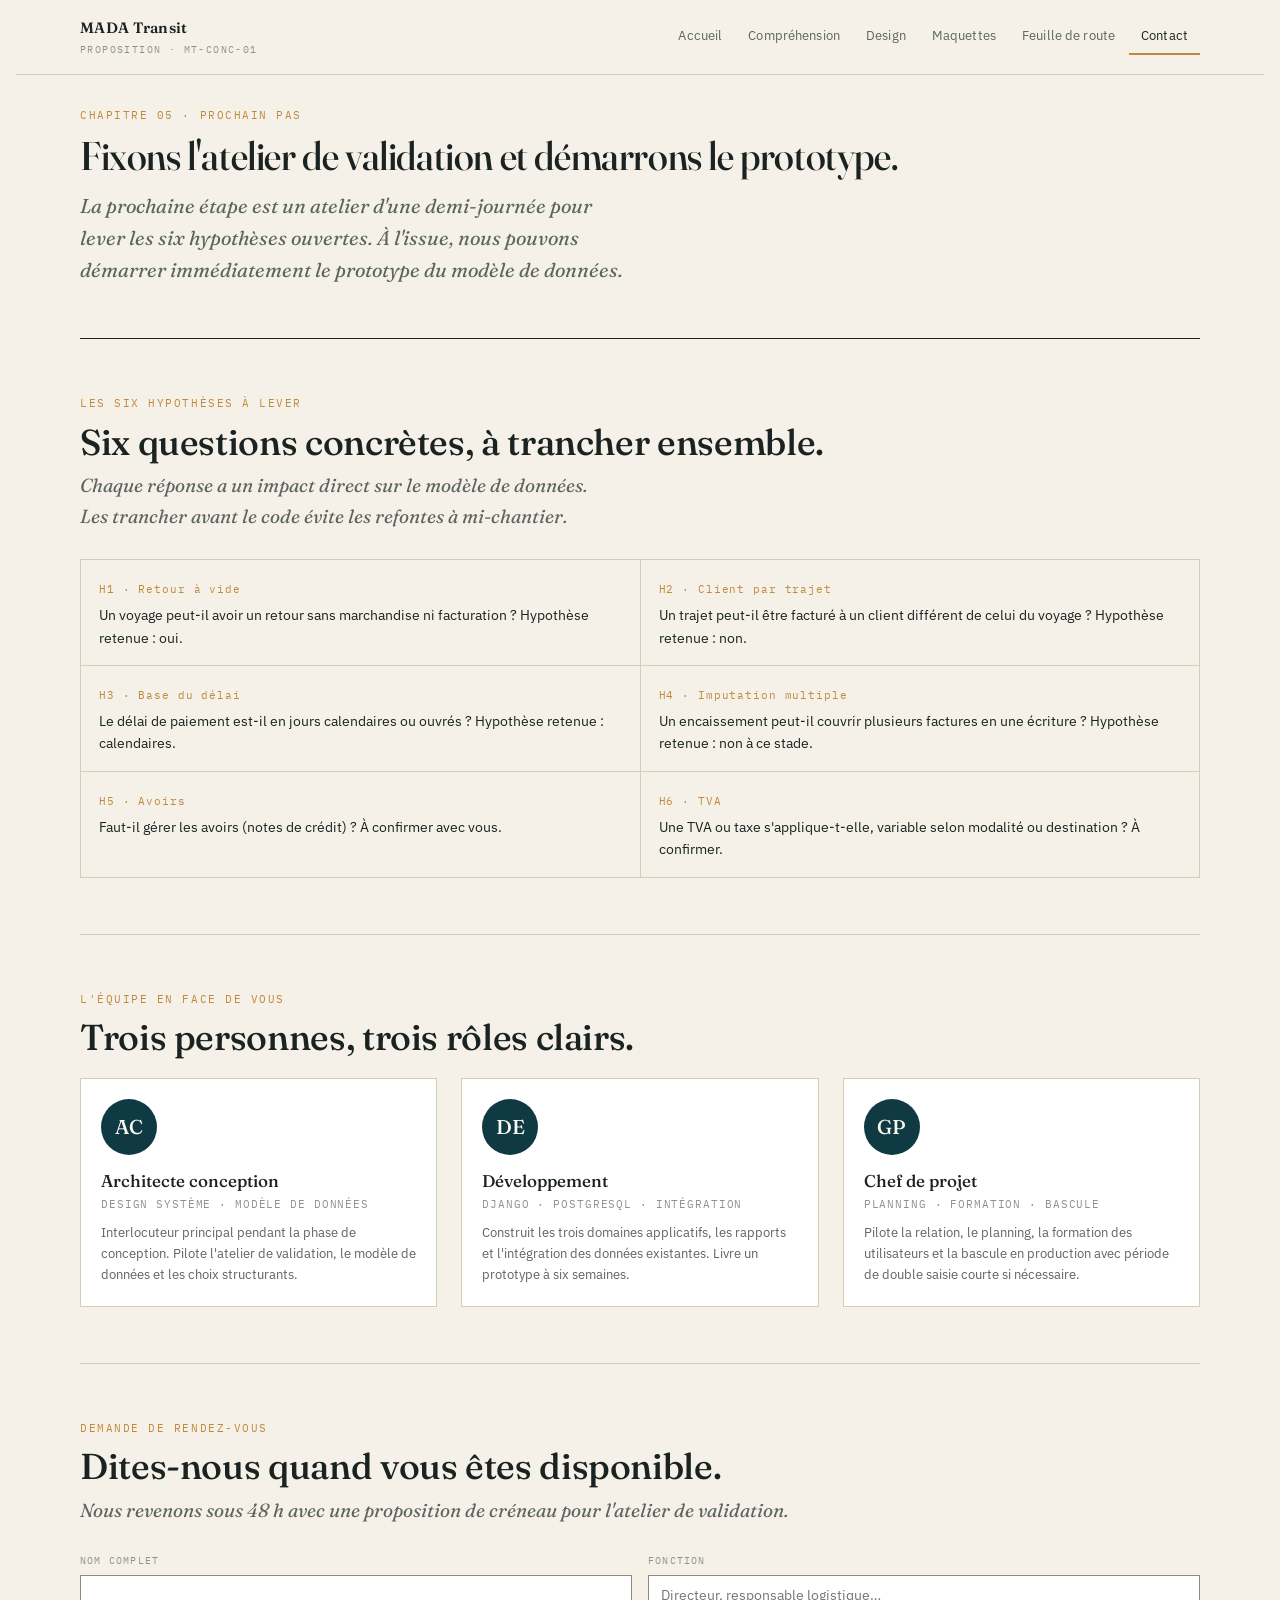
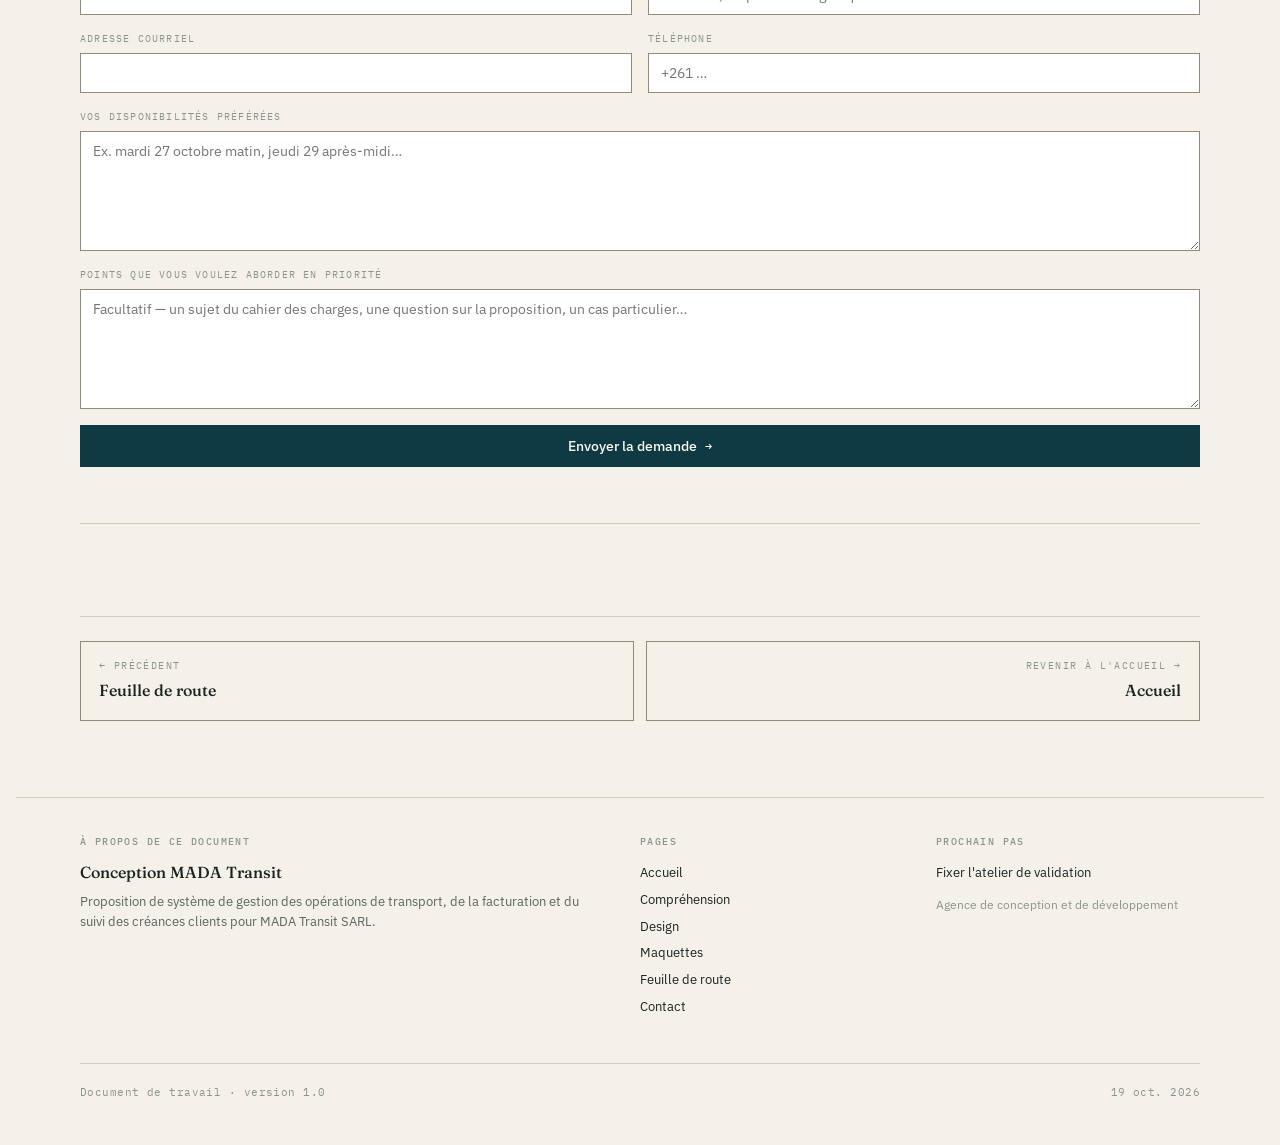
==== contact.html @ 75869146 "Site de présentation MADA Transit Six pages statiques (accueil, compréhension, design, maquettes, fe" ====
<!doctype html>
<html lang="fr">
<head>
<meta charset="utf-8">
<meta name="viewport" content="width=device-width,initial-scale=1,viewport-fit=cover">
<meta name="claude:viewport-fit-sides" content="cover">
<title>Contact · Conception MADA Transit</title>
<link rel="stylesheet" href="styles.css">
</head>
<body>

<header class="site-header">
  <div class="wrap">
    <a href="index.html" class="brand">
      MADA Transit
      <span class="ref">Proposition · MT-CONC-01</span>
    </a>
    <nav>
      <a href="index.html">Accueil</a>
      <a href="comprendre.html">Compréhension</a>
      <a href="design.html">Design</a>
      <a href="maquettes.html">Maquettes</a>
      <a href="feuille-de-route.html">Feuille de route</a>
      <a href="contact.html" aria-current="page">Contact</a>
    </nav>
  </div>
</header>

<div class="wrap">

  <section class="hero compact">
    <div>
      <p class="eyebrow">Chapitre 05 · Prochain pas</p>
      <h1>Fixons l'atelier de validation et démarrons le prototype.</h1>
      <p class="dek">La prochaine étape est un atelier d'une demi-journée pour lever les six hypothèses ouvertes. À l'issue, nous pouvons démarrer immédiatement le prototype du modèle de données.</p>
    </div>
  </section>

  <section>
    <p class="eyebrow">Les six hypothèses à lever</p>
    <h2>Six questions concrètes, à trancher ensemble.</h2>
    <p class="dek">Chaque réponse a un impact direct sur le modèle de données. Les trancher avant le code évite les refontes à mi-chantier.</p>

    <div class="rules-grid">
      <div class="rule"><span class="code">H1 · Retour à vide</span><p>Un voyage peut-il avoir un retour sans marchandise ni facturation ? Hypothèse retenue : oui.</p></div>
      <div class="rule"><span class="code">H2 · Client par trajet</span><p>Un trajet peut-il être facturé à un client différent de celui du voyage ? Hypothèse retenue : non.</p></div>
      <div class="rule"><span class="code">H3 · Base du délai</span><p>Le délai de paiement est-il en jours calendaires ou ouvrés ? Hypothèse retenue : calendaires.</p></div>
      <div class="rule"><span class="code">H4 · Imputation multiple</span><p>Un encaissement peut-il couvrir plusieurs factures en une écriture ? Hypothèse retenue : non à ce stade.</p></div>
      <div class="rule"><span class="code">H5 · Avoirs</span><p>Faut-il gérer les avoirs (notes de crédit) ? À confirmer avec vous.</p></div>
      <div class="rule"><span class="code">H6 · TVA</span><p>Une TVA ou taxe s'applique-t-elle, variable selon modalité ou destination ? À confirmer.</p></div>
    </div>
  </section>

  <section>
    <p class="eyebrow">L'équipe en face de vous</p>
    <h2>Trois personnes, trois rôles clairs.</h2>

    <div class="team">
      <div class="team-member">
        <div class="avatar">AC</div>
        <h4>Architecte conception</h4>
        <div class="role">Design système · modèle de données</div>
        <p>Interlocuteur principal pendant la phase de conception. Pilote l'atelier de validation, le modèle de données et les choix structurants.</p>
      </div>
      <div class="team-member">
        <div class="avatar">DE</div>
        <h4>Développement</h4>
        <div class="role">Django · PostgreSQL · intégration</div>
        <p>Construit les trois domaines applicatifs, les rapports et l'intégration des données existantes. Livre un prototype à six semaines.</p>
      </div>
      <div class="team-member">
        <div class="avatar">GP</div>
        <h4>Chef de projet</h4>
        <div class="role">Planning · formation · bascule</div>
        <p>Pilote la relation, le planning, la formation des utilisateurs et la bascule en production avec période de double saisie courte si nécessaire.</p>
      </div>
    </div>
  </section>

  <section>
    <p class="eyebrow">Demande de rendez-vous</p>
    <h2>Dites-nous quand vous êtes disponible.</h2>
    <p class="dek">Nous revenons sous 48 h avec une proposition de créneau pour l'atelier de validation.</p>

    <form class="form-grid" onsubmit="event.preventDefault(); this.querySelector('.ack').hidden = false; this.querySelector('button').disabled = true;">
      <div class="field">
        <label for="nom">Nom complet</label>
        <input type="text" id="nom" required>
      </div>
      <div class="field">
        <label for="fonction">Fonction</label>
        <input type="text" id="fonction" placeholder="Directeur, responsable logistique…">
      </div>
      <div class="field">
        <label for="email">Adresse courriel</label>
        <input type="email" id="email" required>
      </div>
      <div class="field">
        <label for="tel">Téléphone</label>
        <input type="tel" id="tel" placeholder="+261 …">
      </div>
      <div class="field full">
        <label for="disponibilites">Vos disponibilités préférées</label>
        <textarea id="disponibilites" placeholder="Ex. mardi 27 octobre matin, jeudi 29 après-midi…"></textarea>
      </div>
      <div class="field full">
        <label for="notes">Points que vous voulez aborder en priorité</label>
        <textarea id="notes" placeholder="Facultatif — un sujet du cahier des charges, une question sur la proposition, un cas particulier…"></textarea>
      </div>
      <div class="field full">
        <button type="submit" class="btn btn-primary" style="justify-content:center;">Envoyer la demande <span class="arrow">→</span></button>
        <p class="ack" hidden style="margin-top:12px;padding:12px 16px;background:var(--tag-bg);font-size:13px;max-width:none;">Merci. Nous revenons vers vous sous 48 h ouvrées avec une proposition de créneau. <strong>Démonstration — ce formulaire ne transmet rien.</strong></p>
      </div>
    </form>
  </section>

  <section>
    <div class="page-nav">
      <a href="feuille-de-route.html">
        <span class="label">← Précédent</span>
        <span class="title">Feuille de route</span>
      </a>
      <a href="index.html" class="next">
        <span class="label">Revenir à l'accueil →</span>
        <span class="title">Accueil</span>
      </a>
    </div>
  </section>

</div>

<footer class="site-footer">
  <div class="wrap">
    <div>
      <h6>À propos de ce document</h6>
      <div class="colophon">Conception MADA Transit</div>
      <p>Proposition de système de gestion des opérations de transport, de la facturation et du suivi des créances clients pour MADA Transit SARL.</p>
    </div>
    <div>
      <h6>Pages</h6>
      <a href="index.html">Accueil</a>
      <a href="comprendre.html">Compréhension</a>
      <a href="design.html">Design</a>
      <a href="maquettes.html">Maquettes</a>
      <a href="feuille-de-route.html">Feuille de route</a>
      <a href="contact.html">Contact</a>
    </div>
    <div>
      <h6>Prochain pas</h6>
      <a href="contact.html">Fixer l'atelier de validation</a>
      <p style="margin-top:8px;color:var(--fg-dim);font-size:12px;">Agence de conception et de développement</p>
    </div>
    <div class="legal">
      <span>Document de travail · version 1.0</span>
      <span>19 oct. 2026</span>
    </div>
  </div>
</footer>

</body>
</html>
---- styles.css ----
/* MADA Transit · Design system partagé entre toutes les pages du site */
@import url('https://fonts.googleapis.com/css2?family=Fraunces:opsz,wght@9..144,400;9..144,500;9..144,600;9..144,700&family=IBM+Plex+Sans:wght@400;500;600;700&family=IBM+Plex+Mono:wght@400;500&display=swap');

:root {
  --bg: #f5f1e8;
  --bg-raised: #ffffff;
  --bg-sunken: #ebe4d4;
  --fg: #1a2321;
  --fg-muted: #5c6560;
  --fg-dim: #8c948f;
  --rule: #d6cdb8;
  --rule-strong: #93897a;
  --primary: #0f3a44;
  --primary-ink: #faf7ef;
  --accent: #c08a3b;
  --accent-ink: #1a2321;
  --warn: #a2452f;
  --ok: #4a6b3a;
  --tag-bg: #e3dcc6;
  --card-shadow: 0 1px 0 rgba(26,35,33,0.04), 0 1px 2px rgba(26,35,33,0.06);
  color-scheme: light;
}
@media (prefers-color-scheme: dark) {
  :root:not([data-theme="light"]) {
    --bg: #141816;
    --bg-raised: #1d2321;
    --bg-sunken: #0f1312;
    --fg: #ede8d9;
    --fg-muted: #a8ad9e;
    --fg-dim: #747a6e;
    --rule: #2a302d;
    --rule-strong: #4a5048;
    --primary: #74b4c2;
    --primary-ink: #0a1416;
    --accent: #d9a965;
    --accent-ink: #1a1510;
    --warn: #d47554;
    --ok: #a3c48d;
    --tag-bg: #26302d;
    --card-shadow: 0 1px 0 rgba(0,0,0,0.4), 0 1px 3px rgba(0,0,0,0.5);
    color-scheme: dark;
  }
}
:root[data-theme="dark"] {
  --bg: #141816;
  --bg-raised: #1d2321;
  --bg-sunken: #0f1312;
  --fg: #ede8d9;
  --fg-muted: #a8ad9e;
  --fg-dim: #747a6e;
  --rule: #2a302d;
  --rule-strong: #4a5048;
  --primary: #74b4c2;
  --primary-ink: #0a1416;
  --accent: #d9a965;
  --accent-ink: #1a1510;
  --warn: #d47554;
  --ok: #a3c48d;
  --tag-bg: #26302d;
  --card-shadow: 0 1px 0 rgba(0,0,0,0.4), 0 1px 3px rgba(0,0,0,0.5);
  color-scheme: dark;
}

* { box-sizing: border-box; }
body {
  background: var(--bg);
  color: var(--fg);
  font-family: 'IBM Plex Sans', system-ui, -apple-system, sans-serif;
  font-size: 15px;
  line-height: 1.6;
  padding-left: max(16px, env(safe-area-inset-left, 0px));
  padding-right: max(16px, env(safe-area-inset-right, 0px));
  padding-block: 0;
  margin: 0;
}
.wrap { max-width: 1120px; margin: 0 auto; }

/* ─── Site header (nav) ────────────────────────────────────────────── */
.site-header {
  border-bottom: 1px solid var(--rule);
  position: sticky;
  top: env(safe-area-inset-top, 0px);
  background: var(--bg);
  z-index: 10;
}
.site-header .wrap {
  display: flex;
  align-items: center;
  justify-content: space-between;
  padding-block: 16px;
  gap: 20px;
}
.site-header .brand {
  font-family: 'Fraunces', Georgia, serif;
  font-weight: 600;
  font-size: 15px;
  letter-spacing: 0.02em;
  text-decoration: none;
  color: var(--fg);
  white-space: nowrap;
}
.site-header .brand .ref {
  display: block;
  font-family: 'IBM Plex Mono', monospace;
  font-size: 10px;
  letter-spacing: 0.14em;
  color: var(--fg-dim);
  text-transform: uppercase;
  margin-top: 2px;
  font-weight: 400;
}
.site-header nav {
  display: flex;
  gap: 2px;
  flex-wrap: wrap;
}
.site-header nav a {
  font-family: 'IBM Plex Sans', sans-serif;
  font-size: 13px;
  letter-spacing: 0.01em;
  color: var(--fg-muted);
  text-decoration: none;
  padding: 6px 12px;
  border-bottom: 2px solid transparent;
  margin-bottom: -1px;
  white-space: nowrap;
}
.site-header nav a:hover { color: var(--fg); }
.site-header nav a[aria-current="page"] {
  color: var(--fg);
  border-bottom-color: var(--accent);
}
@media (max-width: 760px) {
  .site-header .wrap { flex-direction: column; align-items: flex-start; gap: 10px; }
  .site-header nav { width: 100%; overflow-x: auto; padding-bottom: 2px; }
  .site-header nav a { padding: 6px 10px; font-size: 12px; }
}

/* ─── Hero ─────────────────────────────────────────────────────────── */
.hero {
  padding-block: 48px 36px;
  border-bottom: 2px solid var(--fg);
  display: grid;
  grid-template-columns: 1fr auto;
  gap: 24px;
  align-items: end;
}
@media (max-width: 760px) {
  .hero { grid-template-columns: 1fr; padding-block: 32px 24px; }
}
.hero .eyebrow {
  font-family: 'IBM Plex Mono', monospace;
  font-size: 11px;
  letter-spacing: 0.14em;
  text-transform: uppercase;
  color: var(--accent);
  margin: 0 0 10px;
}
.hero h1 {
  font-family: 'Fraunces', Georgia, serif;
  font-weight: 500;
  font-variation-settings: 'opsz' 144;
  font-size: clamp(30px, 5vw, 54px);
  line-height: 1.04;
  margin: 0;
  letter-spacing: -0.01em;
  text-wrap: balance;
  max-width: 18ch;
}
.hero .dek {
  font-family: 'Fraunces', Georgia, serif;
  font-style: italic;
  font-weight: 400;
  font-size: clamp(16px, 2vw, 20px);
  color: var(--fg-muted);
  margin-top: 14px;
  max-width: 60ch;
  text-wrap: balance;
}
.hero .meta {
  font-family: 'IBM Plex Mono', monospace;
  font-size: 11px;
  color: var(--fg-dim);
  text-align: right;
  line-height: 1.7;
  letter-spacing: 0.04em;
}
.hero .meta div { white-space: nowrap; }
@media (max-width: 760px) { .hero .meta { text-align: left; } }

/* Hero compact (sub-pages) */
.hero.compact { padding-block: 32px 24px; border-bottom-width: 1px; }
.hero.compact h1 { font-size: clamp(24px, 3.8vw, 40px); max-width: none; }

/* ─── Sections ─────────────────────────────────────────────────────── */
section { padding-block: 56px; border-bottom: 1px solid var(--rule); }
section:last-of-type { border-bottom: none; }
.eyebrow {
  font-family: 'IBM Plex Mono', monospace;
  font-size: 11px;
  letter-spacing: 0.14em;
  text-transform: uppercase;
  color: var(--accent);
  margin: 0 0 10px;
}
h2 {
  font-family: 'Fraunces', Georgia, serif;
  font-weight: 500;
  font-size: clamp(24px, 3.4vw, 36px);
  line-height: 1.1;
  margin: 0 0 8px;
  letter-spacing: -0.01em;
  text-wrap: balance;
}
.dek {
  font-family: 'Fraunces', Georgia, serif;
  font-style: italic;
  font-size: clamp(16px, 1.9vw, 19px);
  color: var(--fg-muted);
  margin: 0 0 28px;
  max-width: 60ch;
  text-wrap: balance;
}
p { margin: 0 0 14px; max-width: 65ch; }
p strong { color: var(--fg); }
a { color: var(--primary); }
@media (prefers-color-scheme: dark) {
  :root:not([data-theme="light"]) a { color: var(--primary); }
}

/* ─── Button / CTA ─────────────────────────────────────────────────── */
.cta-row { display: flex; flex-wrap: wrap; gap: 12px; margin-top: 24px; }
.btn {
  font-family: 'IBM Plex Sans', sans-serif;
  font-size: 14px;
  font-weight: 500;
  padding: 11px 20px;
  text-decoration: none;
  display: inline-flex;
  align-items: center;
  gap: 8px;
  border: 1px solid transparent;
}
.btn-primary { background: var(--primary); color: var(--primary-ink); }
.btn-primary:hover { background: var(--accent); color: var(--accent-ink); }
.btn-secondary { background: transparent; color: var(--fg); border-color: var(--rule-strong); }
.btn-secondary:hover { border-color: var(--fg); }
.btn .arrow {
  font-family: 'IBM Plex Mono', monospace;
  font-size: 12px;
  letter-spacing: 0;
}

/* ─── Columns ──────────────────────────────────────────────────────── */
.columns-3 {
  display: grid;
  grid-template-columns: repeat(3, minmax(0,1fr));
  gap: 28px;
}
@media (max-width: 760px) { .columns-3 { grid-template-columns: 1fr; gap: 20px; } }
.columns-3 article h3 {
  font-family: 'Fraunces', Georgia, serif;
  font-weight: 500;
  font-size: 20px;
  margin: 0 0 8px;
  letter-spacing: -0.005em;
}
.columns-3 article .marker {
  font-family: 'IBM Plex Mono', monospace;
  font-size: 11px;
  letter-spacing: 0.14em;
  color: var(--accent);
  display: block;
  margin-bottom: 6px;
}
.columns-3 article p { font-size: 14px; color: var(--fg-muted); margin: 0; }

/* ─── Pitfalls ─────────────────────────────────────────────────────── */
.pitfalls { display: grid; grid-template-columns: 1fr; gap: 1px; background: var(--rule); border: 1px solid var(--rule); }
.pitfall {
  background: var(--bg-raised);
  padding: 22px 24px;
  display: grid;
  grid-template-columns: 1.1fr 1fr;
  gap: 24px;
  min-width: 0;
}
@media (max-width: 760px) { .pitfall { grid-template-columns: 1fr; gap: 12px; padding: 18px; } }
.pitfall .risk, .pitfall .fix { min-width: 0; }
.pitfall .fix { border-left: 2px solid var(--accent); padding-left: 20px; }
@media (max-width: 760px) { .pitfall .fix { border-left: none; border-top: 2px solid var(--accent); padding-left: 0; padding-top: 12px; } }
.pitfall .label {
  font-family: 'IBM Plex Mono', monospace;
  font-size: 10px;
  letter-spacing: 0.14em;
  text-transform: uppercase;
  display: block;
  margin-bottom: 6px;
}
.pitfall .risk .label { color: var(--warn); }
.pitfall .fix .label { color: var(--ok); }
.pitfall p { font-size: 14px; margin: 0; color: var(--fg); max-width: none; }

/* ─── Architecture ─────────────────────────────────────────────────── */
.arch {
  background: var(--bg-raised);
  border: 1px solid var(--rule);
  padding: 32px 24px;
  box-shadow: var(--card-shadow);
}
.arch-grid {
  display: grid;
  grid-template-columns: repeat(3, minmax(0,1fr));
  gap: 20px;
  margin-top: 20px;
}
@media (max-width: 820px) { .arch-grid { grid-template-columns: 1fr; } }
.domain {
  border: 1px solid var(--rule-strong);
  padding: 20px;
  position: relative;
  background: var(--bg);
  min-width: 0;
}
.domain .tag {
  position: absolute;
  top: -11px;
  left: 16px;
  background: var(--primary);
  color: var(--primary-ink);
  font-family: 'IBM Plex Mono', monospace;
  font-size: 10px;
  letter-spacing: 0.14em;
  padding: 3px 10px;
  text-transform: uppercase;
}
.domain h4 {
  font-family: 'Fraunces', Georgia, serif;
  font-weight: 500;
  font-size: 18px;
  margin: 6px 0 10px;
  letter-spacing: -0.005em;
}
.domain .q {
  font-family: 'Fraunces', Georgia, serif;
  font-style: italic;
  font-size: 14px;
  color: var(--fg-muted);
  margin: 0 0 14px;
}
.domain ul {
  list-style: none;
  padding: 0;
  margin: 0;
  font-family: 'IBM Plex Mono', monospace;
  font-size: 12px;
  line-height: 1.9;
}
.domain ul li em { font-style: normal; color: var(--fg-dim); font-size: 11px; }
.arrows {
  display: flex;
  justify-content: center;
  gap: 36px;
  margin: 18px 0 4px;
  color: var(--accent);
  font-family: 'IBM Plex Mono', monospace;
  font-size: 11px;
  letter-spacing: 0.1em;
  text-transform: uppercase;
  flex-wrap: wrap;
}
.arrows span { padding: 0 6px; }
@media (max-width: 820px) { .arrows { display: none; } }

/* ─── Flow steps ───────────────────────────────────────────────────── */
.flow { display: grid; grid-template-columns: 1fr; gap: 0; margin-top: 10px; }
.step {
  display: grid;
  grid-template-columns: 72px 1fr;
  gap: 24px;
  padding: 20px 0;
  border-top: 1px solid var(--rule);
  align-items: start;
}
@media (max-width: 560px) { .step { grid-template-columns: 56px 1fr; gap: 16px; } }
.step:first-child { border-top: none; }
.step .num {
  font-family: 'Fraunces', Georgia, serif;
  font-weight: 500;
  font-size: 36px;
  line-height: 1;
  color: var(--accent);
  font-variation-settings: 'opsz' 144;
}
.step h3 {
  font-family: 'Fraunces', Georgia, serif;
  font-weight: 500;
  font-size: 20px;
  margin: 0 0 4px;
  letter-spacing: -0.005em;
}
.step p { font-size: 14px; color: var(--fg-muted); margin: 0; max-width: none; }

/* ─── Mockup / screens ─────────────────────────────────────────────── */
.screens {
  display: grid;
  grid-template-columns: repeat(2, minmax(0,1fr));
  gap: 24px;
}
@media (max-width: 820px) { .screens { grid-template-columns: 1fr; } }
.screen {
  background: var(--bg-raised);
  border: 1px solid var(--rule);
  overflow: hidden;
  display: flex;
  flex-direction: column;
  box-shadow: var(--card-shadow);
  min-width: 0;
}
.screen .cap {
  padding: 14px 18px;
  border-top: 1px solid var(--rule);
  display: flex;
  justify-content: space-between;
  align-items: baseline;
  gap: 12px;
  flex-wrap: wrap;
}
.screen .cap h4 {
  font-family: 'Fraunces', Georgia, serif;
  font-weight: 500;
  font-size: 16px;
  margin: 0;
}
.screen .cap span {
  font-family: 'IBM Plex Mono', monospace;
  font-size: 11px;
  color: var(--fg-dim);
  letter-spacing: 0.08em;
  text-transform: uppercase;
}
.mockup {
  background: var(--bg-sunken);
  padding: 18px;
  font-size: 12px;
}
.mockup .bar {
  display: flex;
  justify-content: space-between;
  align-items: center;
  padding-bottom: 10px;
  margin-bottom: 12px;
  border-bottom: 1px solid var(--rule);
  gap: 12px;
  flex-wrap: wrap;
}
.mockup .bar .title { font-family: 'Fraunces', Georgia, serif; font-weight: 600; font-size: 14px; }
.mockup .bar .nav { font-family: 'IBM Plex Mono', monospace; font-size: 10px; letter-spacing: 0.1em; color: var(--fg-dim); text-transform: uppercase; }
.mockup .kv { display: grid; grid-template-columns: 110px 1fr; gap: 4px 12px; font-size: 12px; font-family: 'IBM Plex Mono', monospace; }
.mockup .kv dt { color: var(--fg-dim); }
.mockup .kv dd { margin: 0; color: var(--fg); }
.mockup .pill {
  display: inline-block;
  padding: 2px 8px;
  background: var(--tag-bg);
  font-family: 'IBM Plex Mono', monospace;
  font-size: 10px;
  letter-spacing: 0.08em;
  color: var(--fg);
  margin-right: 4px;
}
.mockup .pill-primary { background: var(--primary); color: var(--primary-ink); }
.mockup .pill-warn { background: var(--warn); color: #fff; }
.mockup .pill-ok { background: var(--ok); color: #fff; }
.mockup table { width: 100%; border-collapse: collapse; font-family: 'IBM Plex Mono', monospace; font-size: 11px; margin-top: 8px; }
.mockup th { text-align: left; font-weight: 500; color: var(--fg-dim); border-bottom: 1px solid var(--rule); padding: 6px 4px; font-size: 10px; letter-spacing: 0.08em; text-transform: uppercase; }
.mockup td { border-bottom: 1px dashed var(--rule); padding: 7px 4px; font-variant-numeric: tabular-nums; color: var(--fg); }
.mockup td.num { text-align: right; }
.mockup .section-head { font-family: 'IBM Plex Mono', monospace; font-size: 10px; letter-spacing: 0.12em; text-transform: uppercase; color: var(--accent); margin: 14px 0 6px; }
.mockup .trajet-pair { display: grid; grid-template-columns: 1fr 1fr; gap: 10px; }
@media (max-width: 500px) { .mockup .trajet-pair { grid-template-columns: 1fr; } }
.mockup .trajet { background: var(--bg-raised); padding: 10px; border: 1px solid var(--rule); min-width: 0; }
.mockup .trajet .lbl { font-family: 'IBM Plex Mono', monospace; font-size: 10px; letter-spacing: 0.1em; text-transform: uppercase; color: var(--accent); margin-bottom: 6px; }
.mockup .total-row { display: flex; justify-content: space-between; padding: 8px 10px; background: var(--bg-raised); margin-top: 8px; font-family: 'IBM Plex Mono', monospace; font-size: 12px; gap: 10px; }
.mockup .total-row.net { background: var(--primary); color: var(--primary-ink); font-weight: 500; }
.mockup .total-row span.num { font-variant-numeric: tabular-nums; }

/* ─── Rules ────────────────────────────────────────────────────────── */
.rules-grid {
  display: grid;
  grid-template-columns: repeat(2, minmax(0,1fr));
  gap: 0;
  border-top: 1px solid var(--rule);
  border-left: 1px solid var(--rule);
}
@media (max-width: 720px) { .rules-grid { grid-template-columns: 1fr; } }
.rule {
  padding: 16px 18px;
  border-right: 1px solid var(--rule);
  border-bottom: 1px solid var(--rule);
  min-width: 0;
}
.rule .code { font-family: 'IBM Plex Mono', monospace; font-size: 11px; color: var(--accent); letter-spacing: 0.08em; }
.rule p { font-size: 14px; margin: 4px 0 0; color: var(--fg); max-width: none; }

/* ─── Reports ──────────────────────────────────────────────────────── */
.reports {
  display: grid;
  grid-template-columns: repeat(auto-fill, minmax(240px, 1fr));
  gap: 1px;
  background: var(--rule);
  border: 1px solid var(--rule);
}
.report {
  background: var(--bg-raised);
  padding: 18px 20px;
  min-width: 0;
}
.report .code {
  font-family: 'IBM Plex Mono', monospace;
  font-size: 10px;
  letter-spacing: 0.12em;
  color: var(--accent);
  text-transform: uppercase;
}
.report h5 {
  font-family: 'Fraunces', Georgia, serif;
  font-weight: 500;
  font-size: 16px;
  margin: 4px 0 6px;
}
.report p { font-size: 13px; color: var(--fg-muted); margin: 0; max-width: none; }

/* ─── Primary band (dark CTA panel) ────────────────────────────────── */
.band-primary {
  background: var(--primary);
  color: var(--primary-ink);
  padding: 48px 28px;
}
.band-primary h2, .band-primary h3 { color: var(--primary-ink); }
.band-primary .eyebrow { color: var(--accent); }
.band-primary .dek { color: var(--primary-ink); opacity: 0.78; }
.band-primary p { color: var(--primary-ink); opacity: 0.9; }
.band-primary .btn-primary { background: var(--accent); color: var(--accent-ink); }
.band-primary .btn-primary:hover { background: var(--primary-ink); color: var(--primary); }
.band-primary .btn-secondary { color: var(--primary-ink); border-color: rgba(250,247,239,0.3); }
.band-primary .btn-secondary:hover { border-color: var(--primary-ink); }

/* ─── Numbered list (next steps) ───────────────────────────────────── */
.numbered {
  list-style: none;
  counter-reset: n;
  padding: 0;
  margin: 24px 0 0;
  display: grid;
  gap: 14px;
}
.numbered li {
  counter-increment: n;
  display: grid;
  grid-template-columns: 40px 1fr;
  gap: 16px;
  padding: 14px 0;
  border-top: 1px solid var(--rule);
}
.numbered li:first-child { border-top: 1px solid var(--rule-strong); }
.numbered li::before {
  content: counter(n, decimal-leading-zero);
  font-family: 'Fraunces', Georgia, serif;
  font-variation-settings: 'opsz' 144;
  font-size: 22px;
  color: var(--accent);
}
.numbered li strong { display: block; font-size: 15px; margin-bottom: 2px; }
.numbered li span { font-size: 13px; color: var(--fg-muted); }
.band-primary .numbered li { border-color: rgba(250,247,239,0.18); }
.band-primary .numbered li:first-child { border-color: rgba(250,247,239,0.35); }
.band-primary .numbered li span { color: var(--primary-ink); opacity: 0.75; }

/* ─── Site footer ──────────────────────────────────────────────────── */
.site-footer {
  border-top: 1px solid var(--rule);
  padding-block: 36px 44px;
  margin-top: 20px;
}
.site-footer .wrap {
  display: grid;
  grid-template-columns: 2fr 1fr 1fr;
  gap: 32px;
  align-items: start;
}
@media (max-width: 720px) {
  .site-footer .wrap { grid-template-columns: 1fr; gap: 20px; }
}
.site-footer h6 {
  font-family: 'IBM Plex Mono', monospace;
  font-size: 10px;
  letter-spacing: 0.14em;
  text-transform: uppercase;
  color: var(--fg-dim);
  margin: 0 0 10px;
  font-weight: 500;
}
.site-footer .colophon {
  font-family: 'Fraunces', Georgia, serif;
  font-weight: 500;
  font-size: 16px;
  margin: 0 0 6px;
}
.site-footer p { font-size: 13px; color: var(--fg-muted); margin: 0; }
.site-footer a {
  display: block;
  font-size: 13px;
  color: var(--fg);
  text-decoration: none;
  padding: 3px 0;
}
.site-footer a:hover { color: var(--accent); }
.site-footer .legal {
  font-family: 'IBM Plex Mono', monospace;
  font-size: 11px;
  color: var(--fg-dim);
  letter-spacing: 0.04em;
  grid-column: 1 / -1;
  padding-top: 20px;
  border-top: 1px solid var(--rule);
  margin-top: 10px;
  display: flex;
  justify-content: space-between;
  flex-wrap: wrap;
  gap: 10px;
}

/* ─── Page-end navigation (prev / next) ────────────────────────────── */
.page-nav {
  display: grid;
  grid-template-columns: 1fr 1fr;
  gap: 12px;
  margin-top: 36px;
  padding-top: 24px;
  border-top: 1px solid var(--rule);
}
@media (max-width: 560px) { .page-nav { grid-template-columns: 1fr; } }
.page-nav a {
  text-decoration: none;
  padding: 16px 18px;
  border: 1px solid var(--rule-strong);
  color: var(--fg);
  display: block;
  min-width: 0;
}
.page-nav a:hover { border-color: var(--fg); }
.page-nav a .label {
  font-family: 'IBM Plex Mono', monospace;
  font-size: 10px;
  letter-spacing: 0.14em;
  text-transform: uppercase;
  color: var(--fg-dim);
  display: block;
  margin-bottom: 4px;
}
.page-nav a .title {
  font-family: 'Fraunces', Georgia, serif;
  font-weight: 500;
  font-size: 16px;
}
.page-nav .next { text-align: right; }

/* ─── Accessibility ────────────────────────────────────────────────── */
:focus-visible { outline: 2px solid var(--accent); outline-offset: 2px; }
@media (prefers-reduced-motion: reduce) { * { animation: none !important; transition: none !important; } }

/* ─── Form (contact) ──────────────────────────────────────────────── */
.form-grid { display: grid; grid-template-columns: 1fr 1fr; gap: 16px; margin-top: 20px; }
@media (max-width: 560px) { .form-grid { grid-template-columns: 1fr; } }
.field { display: flex; flex-direction: column; gap: 6px; min-width: 0; }
.field.full { grid-column: 1 / -1; }
.field label {
  font-family: 'IBM Plex Mono', monospace;
  font-size: 10px;
  letter-spacing: 0.12em;
  text-transform: uppercase;
  color: var(--fg-dim);
}
.field input, .field textarea, .field select {
  background: var(--bg-raised);
  border: 1px solid var(--rule-strong);
  padding: 10px 12px;
  font-family: 'IBM Plex Sans', sans-serif;
  font-size: 14px;
  color: var(--fg);
}
.field textarea { min-height: 120px; resize: vertical; font-family: inherit; }
.field input:focus, .field textarea:focus, .field select:focus {
  outline: none;
  border-color: var(--accent);
}

/* ─── Team ────────────────────────────────────────────────────────── */
.team { display: grid; grid-template-columns: repeat(3, minmax(0,1fr)); gap: 24px; margin-top: 20px; }
@media (max-width: 720px) { .team { grid-template-columns: 1fr; } }
.team-member { background: var(--bg-raised); border: 1px solid var(--rule); padding: 20px; }
.team-member .avatar {
  width: 56px; height: 56px; border-radius: 50%;
  background: var(--primary); color: var(--primary-ink);
  display: flex; align-items: center; justify-content: center;
  font-family: 'Fraunces', Georgia, serif; font-size: 20px; font-weight: 500;
  margin-bottom: 12px;
}
.team-member h4 { font-family: 'Fraunces', Georgia, serif; font-size: 17px; margin: 0 0 2px; font-weight: 500; }
.team-member .role { font-family: 'IBM Plex Mono', monospace; font-size: 11px; letter-spacing: 0.08em; color: var(--fg-dim); text-transform: uppercase; margin-bottom: 10px; }
.team-member p { font-size: 13px; color: var(--fg-muted); margin: 0; max-width: none; }

/* ─── Highlights (home) ───────────────────────────────────────────── */
.highlight-row { display: grid; grid-template-columns: repeat(4, minmax(0,1fr)); gap: 24px; margin-top: 24px; }
@media (max-width: 720px) { .highlight-row { grid-template-columns: repeat(2, 1fr); } }
@media (max-width: 420px) { .highlight-row { grid-template-columns: 1fr; } }
.highlight {
  padding: 20px;
  border: 1px solid var(--rule);
  background: var(--bg-raised);
  min-width: 0;
}
.highlight .n {
  font-family: 'Fraunces', Georgia, serif;
  font-weight: 500;
  font-variation-settings: 'opsz' 144;
  font-size: 42px;
  line-height: 1;
  color: var(--accent);
}
.highlight h4 { font-family: 'Fraunces', Georgia, serif; font-weight: 500; font-size: 16px; margin: 8px 0 4px; }
.highlight p { font-size: 13px; color: var(--fg-muted); margin: 0; max-width: none; }
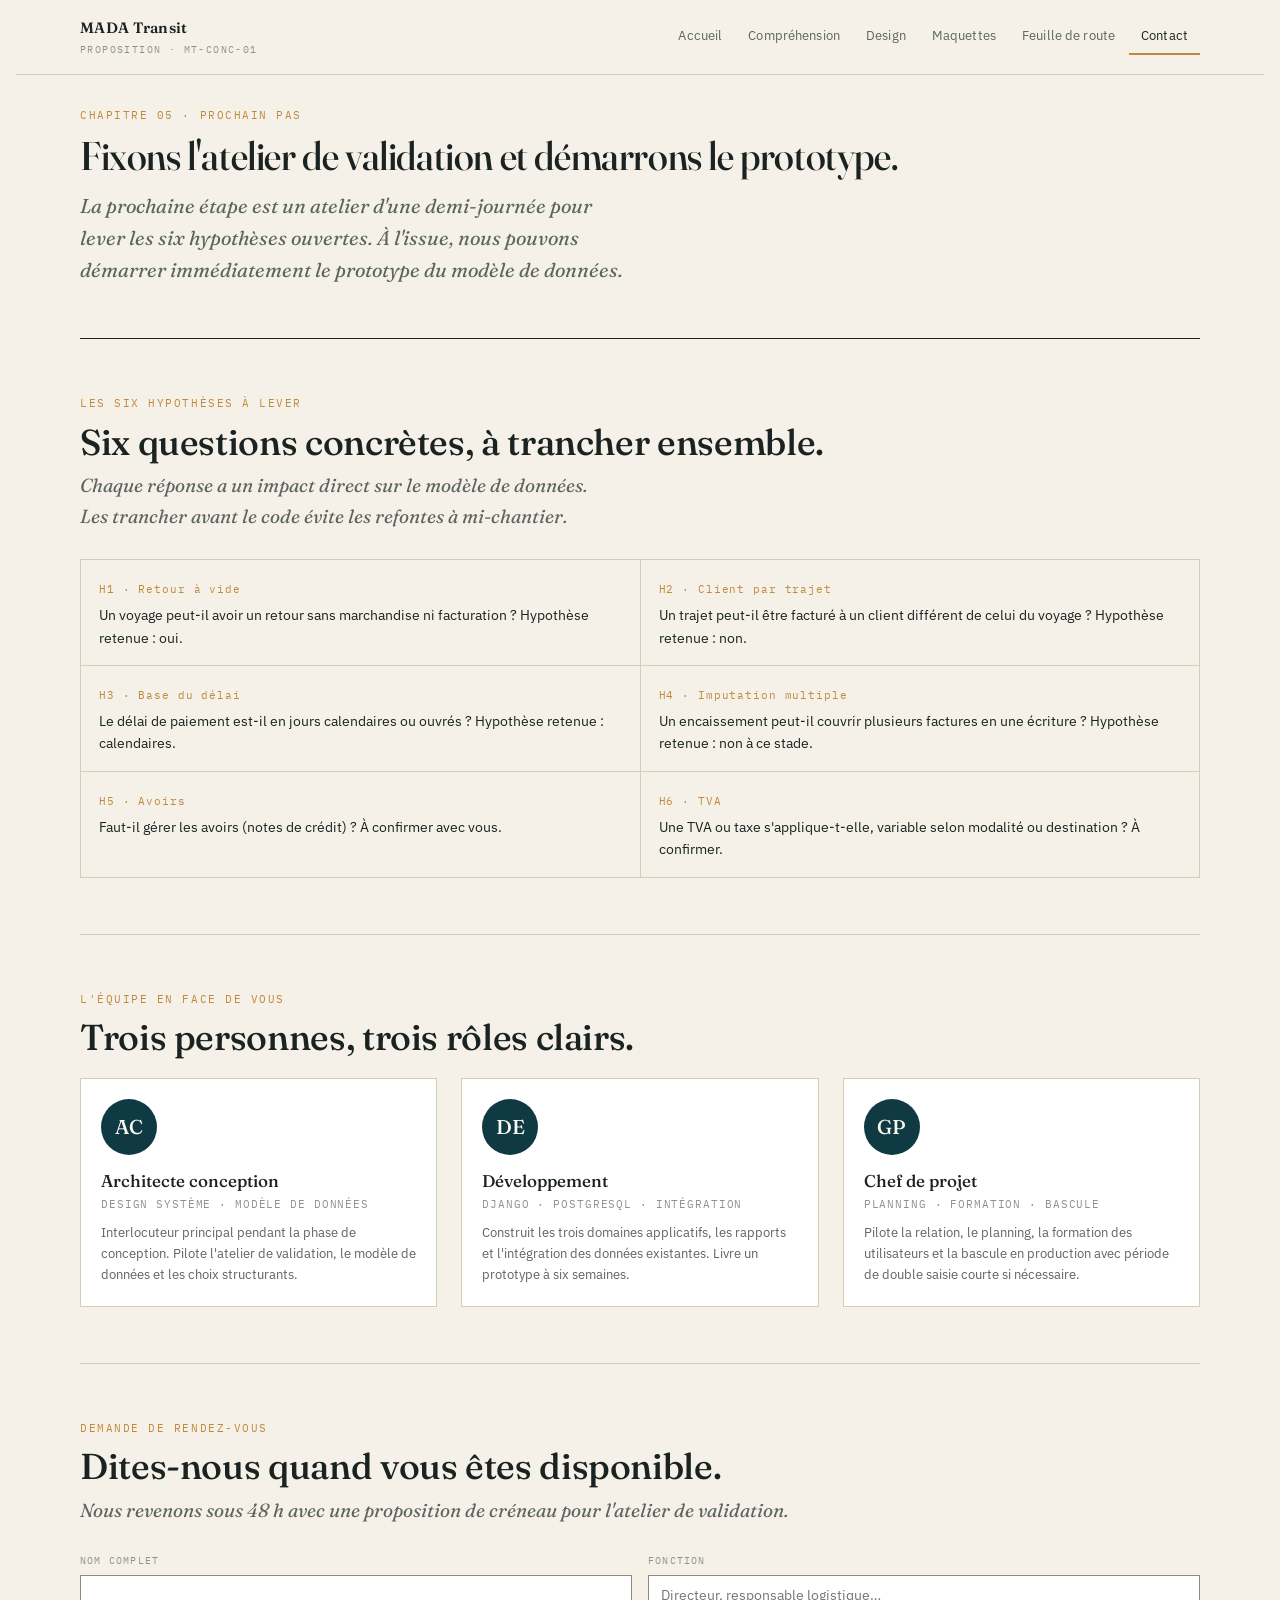
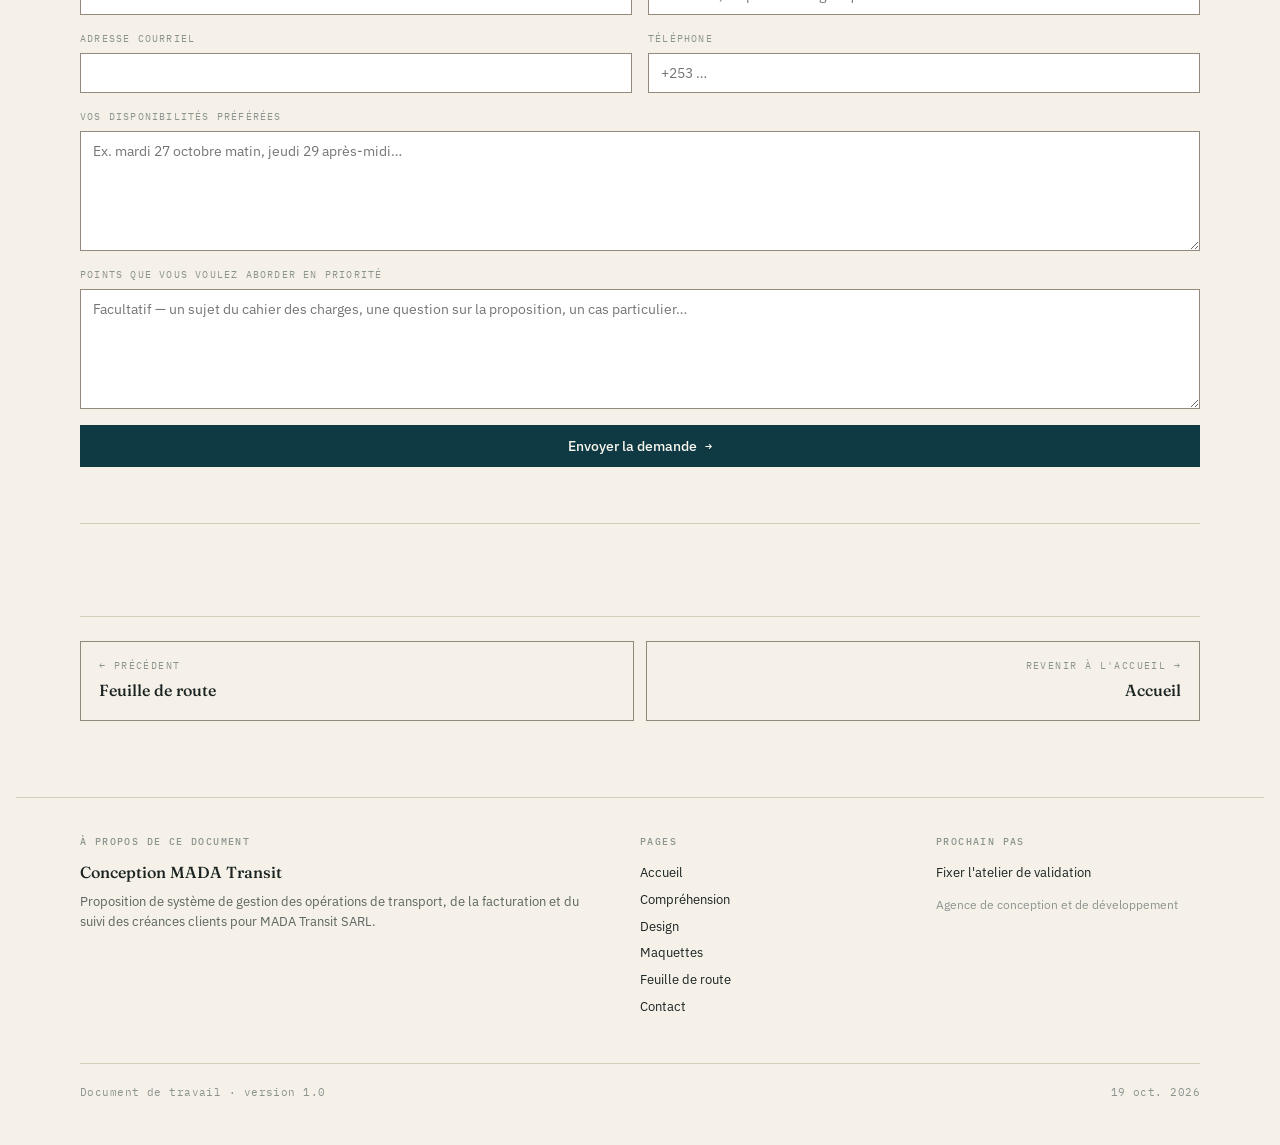
==== commit ccad0106: "Passer les maquettes sur le corridor Djibouti–Éthiopie Devises USD/DJF, trajet Port de Djibouti – Ad" ====
--- a/contact.html
+++ b/contact.html
@@ -97,7 +97,7 @@
       </div>
       <div class="field">
         <label for="tel">Téléphone</label>
-        <input type="tel" id="tel" placeholder="+261 …">
+        <input type="tel" id="tel" placeholder="+253 …">
       </div>
       <div class="field full">
         <label for="disponibilites">Vos disponibilités préférées</label>
--- a/styles.css
+++ b/styles.css
@@ -224,9 +224,6 @@
 p { margin: 0 0 14px; max-width: 65ch; }
 p strong { color: var(--fg); }
 a { color: var(--primary); }
-@media (prefers-color-scheme: dark) {
-  :root:not([data-theme="light"]) a { color: var(--primary); }
-}
 
 /* ─── Button / CTA ─────────────────────────────────────────────────── */
 .cta-row { display: flex; flex-wrap: wrap; gap: 12px; margin-top: 24px; }
